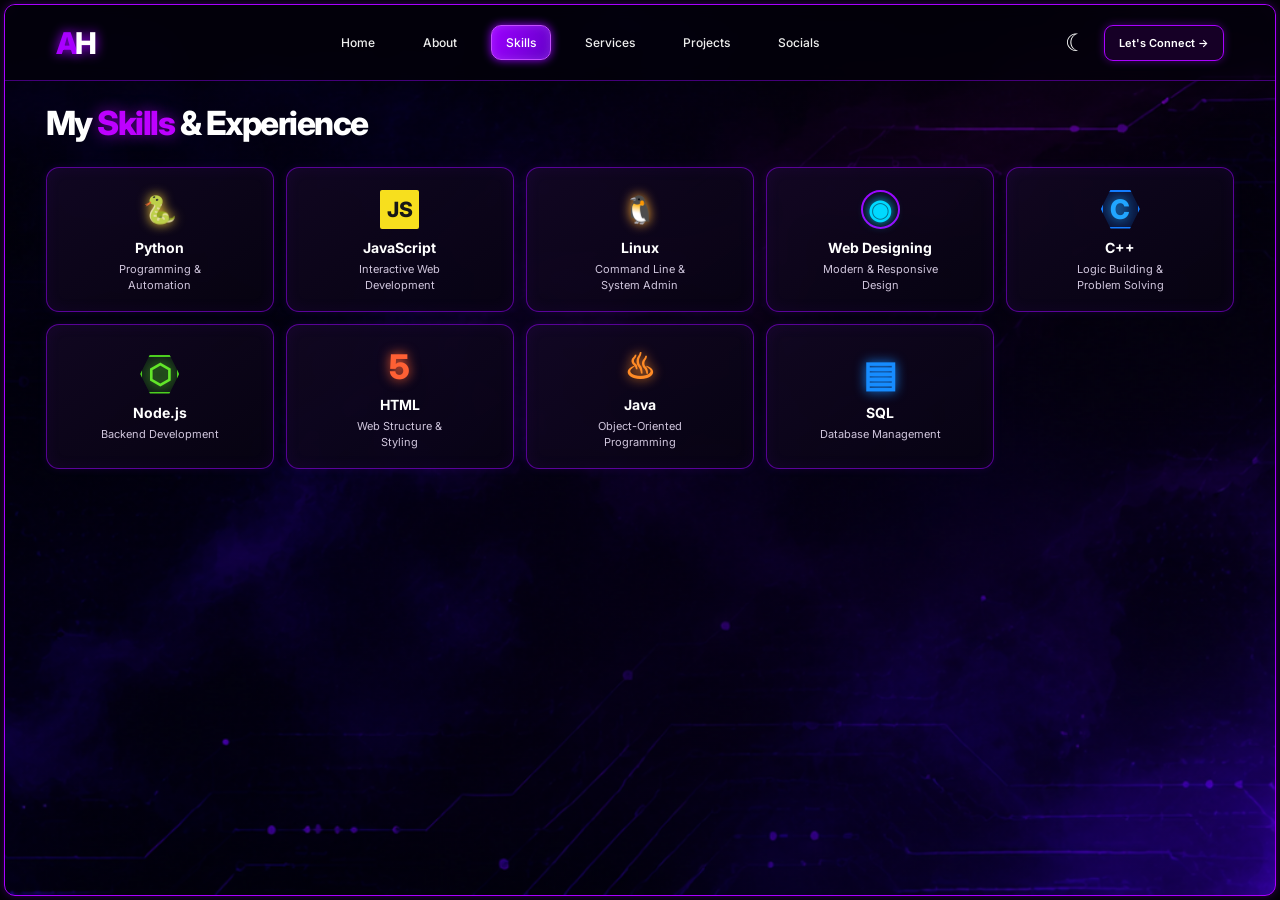
==== skills.html @ 1c4109a0 "Add files via upload" ====
<!DOCTYPE html>
<html lang="en">
<head>
    <meta charset="UTF-8">
    <meta name="viewport" content="width=device-width, initial-scale=1.0">

    <title>Skills | Anan Hossain</title>

    <link rel="stylesheet" href="skills.css">
    <link href="https://fonts.googleapis.com/css2?family=Inter:wght@400;500;600;700;800&display=swap" rel="stylesheet">
</head>

<body>

<div class="skills-page">

    <!-- NAVBAR -->
    <header class="navbar">

        <a href="index.html" class="logo">A<span>H</span></a>

        <nav class="nav-links">
            <a href="index.html">Home</a>
            <a href="about.html">About</a>
            <a href="skills.html" class="active">Skills</a>
            <a href="services.html">Services</a>
            <a href="projects.html">Projects</a>
            <a href="socials.html">Socials</a>
        </nav>

        <div class="nav-right">
            <button class="theme-toggle" id="themeToggle">☾</button>

            <a href="socials.html" class="connect">
                Let's Connect <span>→</span>
            </a>
        </div>

    </header>


    <!-- SKILLS CONTENT -->
    <main class="skills-content">

        <h1>My <span>Skills</span> & Experience</h1>

        <div class="skills-grid">

            <!-- PYTHON -->
            <div class="skill-card">
                <div class="skill-icon python-icon">🐍</div>
                <h2>Python</h2>
                <p>Programming &<br>Automation</p>
            </div>

            <!-- JAVASCRIPT -->
            <div class="skill-card">
                <div class="skill-icon js-icon">JS</div>
                <h2>JavaScript</h2>
                <p>Interactive Web<br>Development</p>
            </div>

            <!-- LINUX -->
            <div class="skill-card">
                <div class="skill-icon linux-icon">🐧</div>
                <h2>Linux</h2>
                <p>Command Line &<br>System Admin</p>
            </div>

            <!-- WEB DESIGN -->
            <div class="skill-card">
                <div class="skill-icon design-icon">◉</div>
                <h2>Web Designing</h2>
                <p>Modern & Responsive<br>Design</p>
            </div>

            <!-- C++ -->
            <div class="skill-card">
                <div class="skill-icon cpp-icon">C</div>
                <h2>C++</h2>
                <p>Logic Building &<br>Problem Solving</p>
            </div>

            <!-- NODE JS -->
            <div class="skill-card">
                <div class="skill-icon node-icon">⬡</div>
                <h2>Node.js</h2>
                <p>Backend Development</p>
            </div>

            <!-- HTML -->
            <div class="skill-card">
                <div class="skill-icon html-icon">5</div>
                <h2>HTML</h2>
                <p>Web Structure &<br>Styling</p>
            </div>

            <!-- JAVA -->
            <div class="skill-card">
                <div class="skill-icon java-icon">♨</div>
                <h2>Java</h2>
                <p>Object-Oriented<br>Programming</p>
            </div>

            <!-- SQL -->
            <div class="skill-card">
                <div class="skill-icon sql-icon">▤</div>
                <h2>SQL</h2>
                <p>Database Management</p>
            </div>

        </div>

    </main>

</div>

<script>
    const themeToggle = document.getElementById("themeToggle");

    themeToggle.addEventListener("click", () => {
        document.body.classList.toggle("light-mode");

        themeToggle.textContent =
            document.body.classList.contains("light-mode")
            ? "☀" : "☾";
    });
</script>

</body>
</html>
---- skills.css ----
* {
    margin: 0;
    padding: 0;
    box-sizing: border-box;
}

html {
    scroll-behavior: smooth;
}

body {
    background: #030008;
    color: white;
    font-family: 'Inter', sans-serif;
    min-height: 100vh;
    padding: 4px;
}

/* PAGE FRAME */

.skills-page {
    position: relative;
    width: 100%;
    min-height: calc(100vh - 8px);
    overflow: hidden;
    border: 1px solid #a900ff;
    border-radius: 11px;

    /* Your supplied purple cyberpunk image is now the page background. */
    background:
        linear-gradient(rgba(3, 0, 12, .18), rgba(3, 0, 12, .24)),
        url("assets/skills-background.png") center center / cover no-repeat;

    box-shadow: 0 0 8px rgba(160, 0, 255, .3);
}

/* The old generated circuit background has been removed.
   The image above supplies the background instead. */

/* NAVBAR */

.navbar {
    height: 76px;
    width: 100%;
    padding: 0 4%;
    position: relative;
    z-index: 10;

    display: flex;
    align-items: center;
    justify-content: space-between;

    background: rgba(3, 0, 10, .70);
    backdrop-filter: blur(8px);
    border-bottom: 1px solid rgba(150, 0, 255, .45);
}

.logo {
    text-decoration: none;
    font-size: 30px;
    font-weight: 800;
    letter-spacing: -3px;
    color: #a900ff;
    text-shadow: 0 0 12px #a000ff;
}

.logo span {
    color: white;
}

.nav-links {
    display: flex;
    align-items: center;
    gap: 20px;
}

.nav-links a {
    color: #eee;
    text-decoration: none;
    font-size: 12px;
    font-weight: 500;
    padding: 9px 14px;
    border-radius: 10px;
    transition: .3s;
}

.nav-links a:hover {
    background: rgba(150, 0, 255, .2);
}

.nav-links a.active {
    color: white;
    background: linear-gradient(110deg, #9c00ff, #6500c9);
    border: 1px solid #c34cff;

    box-shadow:
        0 0 10px #9700ff,
        inset 0 0 8px rgba(255,255,255,.15);
}

.nav-right {
    display: flex;
    align-items: center;
    gap: 17px;
}

.theme-toggle {
    background: none;
    border: none;
    color: white;
    font-size: 24px;
    cursor: pointer;
}

.connect {
    text-decoration: none;
    color: white;
    font-size: 11px;
    font-weight: 600;
    padding: 10px 14px;
    border: 1px solid #a900ff;
    border-radius: 9px;
    background: rgba(30, 0, 50, .7);
    box-shadow: 0 0 9px rgba(160, 0, 255, .4);
    transition: .3s;
}

.connect:hover {
    background: #8200d9;
    box-shadow: 0 0 20px #a000ff;
}

/* MAIN CONTENT */

.skills-content {
    position: relative;
    z-index: 2;
    padding: 22px 3.2% 35px;
}

.skills-content h1 {
    font-size: clamp(25px, 2.6vw, 36px);
    font-weight: 800;
    letter-spacing: -1.5px;
    margin-bottom: 24px;
    color: #fff;
}

.skills-content h1 span {
    color: #bd00ff;
    text-shadow: 0 0 15px rgba(180, 0, 255, .6);
}

/* SKILL GRID */

.skills-grid {
    display: grid;
    grid-template-columns: repeat(5, minmax(0, 1fr));
    gap: 12px;
}

/* SKILL CARD */

.skill-card {
    min-height: 145px;
    padding: 17px 10px 13px;

    display: flex;
    flex-direction: column;
    align-items: center;
    justify-content: center;
    text-align: center;

    background: linear-gradient(
        145deg,
        rgba(20, 8, 37, .82),
        rgba(7, 3, 17, .86)
    );

    border: 1px solid rgba(153, 0, 255, .55);
    border-radius: 13px;

    box-shadow:
        inset 0 0 15px rgba(130, 0, 255, .07),
        0 0 9px rgba(120, 0, 255, .12);

    backdrop-filter: blur(8px);
    transition: .3s ease;
}

.skill-card:hover {
    transform: translateY(-5px);
    border-color: #d000ff;

    box-shadow:
        0 0 12px rgba(170, 0, 255, .6),
        0 0 28px rgba(130, 0, 255, .2),
        inset 0 0 15px rgba(150, 0, 255, .15);
}

/* ICONS */

.skill-icon {
    width: 39px;
    height: 39px;
    margin-bottom: 10px;

    display: flex;
    align-items: center;
    justify-content: center;

    font-size: 27px;
    font-weight: 800;
    border-radius: 9px;
    text-shadow: 0 0 12px currentColor;
}

.python-icon {
    color: #ffd43b;
}

.js-icon {
    background: #f7df1e;
    color: #171717;
    font-size: 21px;
    border-radius: 2px;
    text-shadow: none;
}

.linux-icon {
    color: #ffad36;
}

.design-icon {
    color: #00d9ff;
    border: 2px solid #a000ff;
    border-radius: 50%;
}

.cpp-icon {
    color: #21a6ff;
    border: 2px solid #147bff;
    clip-path: polygon(25% 0, 75% 0, 100% 50%, 75% 100%, 25% 100%, 0 50%);
    background: rgba(0, 115, 255, .15);
}

.node-icon {
    color: #62e629;
    border: 2px solid #4ccf20;
    clip-path: polygon(25% 0, 75% 0, 100% 50%, 75% 100%, 25% 100%, 0 50%);
    background: rgba(50, 200, 20, .13);
}

.html-icon {
    color: #ff6034;
    font-size: 34px;
}

.java-icon {
    color: #ff8b26;
    font-size: 35px;
}

.sql-icon {
    color: #168cff;
    font-size: 36px;
}

/* TEXT */

.skill-card h2 {
    color: #fff;
    font-size: 14px;
    font-weight: 700;
    margin-bottom: 6px;
}

.skill-card p {
    color: #d0c6dd;
    font-size: 11px;
    line-height: 1.45;
    font-weight: 400;
}

/* MOBILE */

@media (max-width: 850px) {

    .navbar {
        padding: 0 2%;
    }

    .nav-links {
        gap: 4px;
    }

    .nav-links a {
        padding: 8px;
        font-size: 10px;
    }

    .skills-grid {
        grid-template-columns: repeat(3, minmax(0, 1fr));
    }
}

@media (max-width: 600px) {

    .navbar {
        height: auto;
        min-height: 90px;
        padding: 10px 14px 35px;
    }

    .nav-links {
        position: absolute;
        left: 8px;
        right: 8px;
        bottom: 5px;
        justify-content: space-around;
    }

    .nav-links a {
        font-size: 9px;
        padding: 5px;
    }

    .nav-right {
        gap: 8px;
    }

    .skills-content {
        padding: 30px 15px;
    }

    .skills-content h1 {
        font-size: 27px;
    }

    .skills-grid {
        grid-template-columns: repeat(2, minmax(0, 1fr));
        gap: 10px;
    }

    .skill-card {
        min-height: 135px;
    }
}
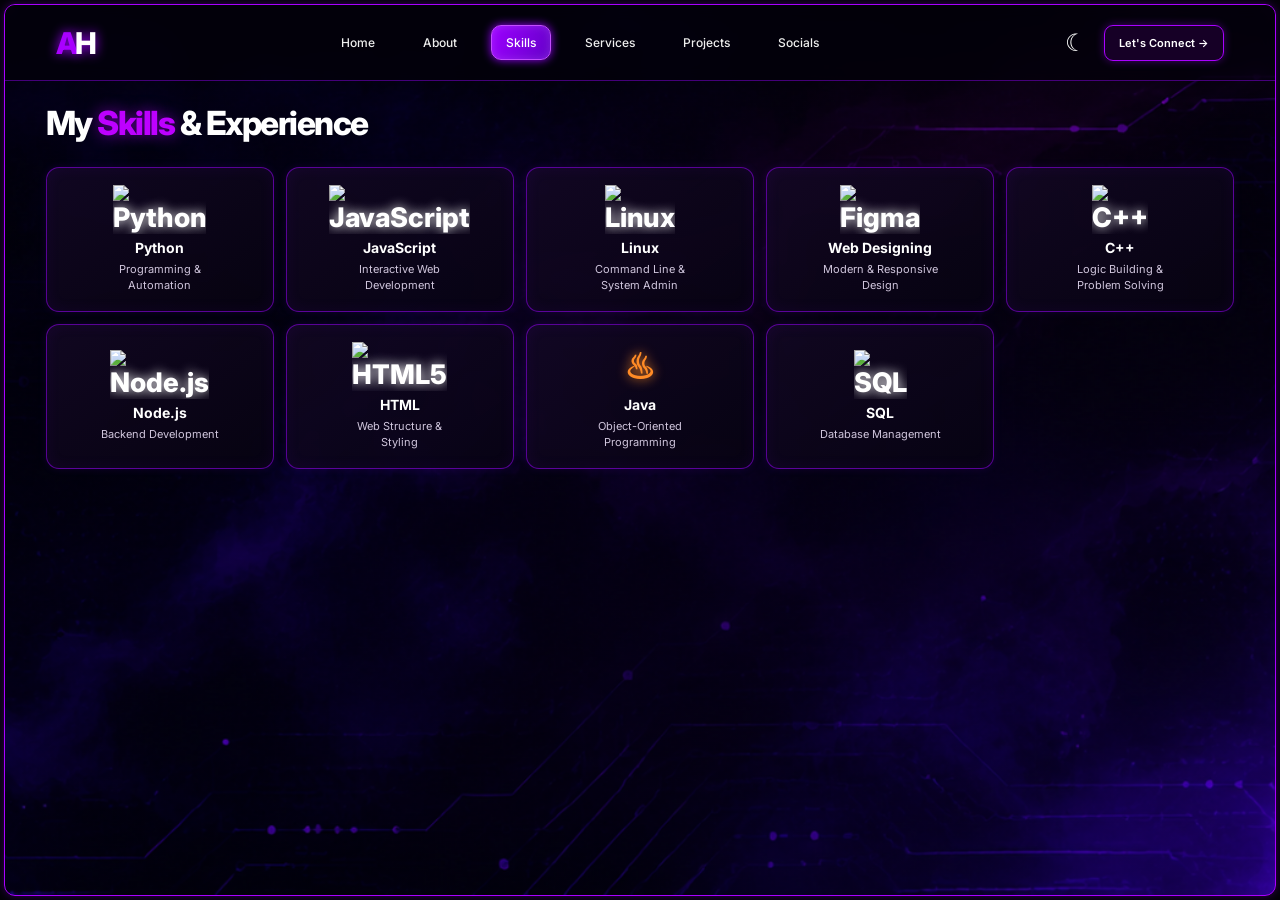
==== commit 616357e2: "Replace skill icons with image elements Updated skill icons to use images from Simple Icons for bett" ====
--- a/skills.html
+++ b/skills.html
@@ -49,49 +49,63 @@
 
             <!-- PYTHON -->
             <div class="skill-card">
-                <div class="skill-icon python-icon">🐍</div>
+                <div class="skill-icon">
+    <img src="https://cdn.simpleicons.org/python/3776AB" alt="Python">
+</div>
                 <h2>Python</h2>
                 <p>Programming &<br>Automation</p>
             </div>
 
             <!-- JAVASCRIPT -->
             <div class="skill-card">
-                <div class="skill-icon js-icon">JS</div>
+                <div class="skill-icon">
+    <img src="https://cdn.simpleicons.org/javascript/F7DF1E" alt="JavaScript">
+</div>
                 <h2>JavaScript</h2>
                 <p>Interactive Web<br>Development</p>
             </div>
 
             <!-- LINUX -->
             <div class="skill-card">
-                <div class="skill-icon linux-icon">🐧</div>
+               <div class="skill-icon">
+    <img src="https://cdn.simpleicons.org/linux/FCC624" alt="Linux">
+</div>
                 <h2>Linux</h2>
                 <p>Command Line &<br>System Admin</p>
             </div>
 
             <!-- WEB DESIGN -->
             <div class="skill-card">
-                <div class="skill-icon design-icon">◉</div>
+                <div class="skill-icon">
+    <img src="https://cdn.simpleicons.org/figma/F24E1E" alt="Figma">
+</div>
                 <h2>Web Designing</h2>
                 <p>Modern & Responsive<br>Design</p>
             </div>
 
             <!-- C++ -->
             <div class="skill-card">
-                <div class="skill-icon cpp-icon">C</div>
+               <div class="skill-icon">
+    <img src="https://cdn.simpleicons.org/cplusplus/00599C" alt="C++">
+</div>
                 <h2>C++</h2>
                 <p>Logic Building &<br>Problem Solving</p>
             </div>
 
             <!-- NODE JS -->
             <div class="skill-card">
-                <div class="skill-icon node-icon">⬡</div>
+                <div class="skill-icon">
+    <img src="https://cdn.simpleicons.org/nodedotjs/339933" alt="Node.js">
+</div>
                 <h2>Node.js</h2>
                 <p>Backend Development</p>
             </div>
 
             <!-- HTML -->
             <div class="skill-card">
-                <div class="skill-icon html-icon">5</div>
+                <div class="skill-icon">
+    <img src="https://cdn.simpleicons.org/html5/E34F26" alt="HTML5">
+</div>
                 <h2>HTML</h2>
                 <p>Web Structure &<br>Styling</p>
             </div>
@@ -105,7 +119,9 @@
 
             <!-- SQL -->
             <div class="skill-card">
-                <div class="skill-icon sql-icon">▤</div>
+                <div class="skill-icon">
+    <img src="https://cdn.simpleicons.org/mysql/4479A1" alt="SQL">
+</div>
                 <h2>SQL</h2>
                 <p>Database Management</p>
             </div>
